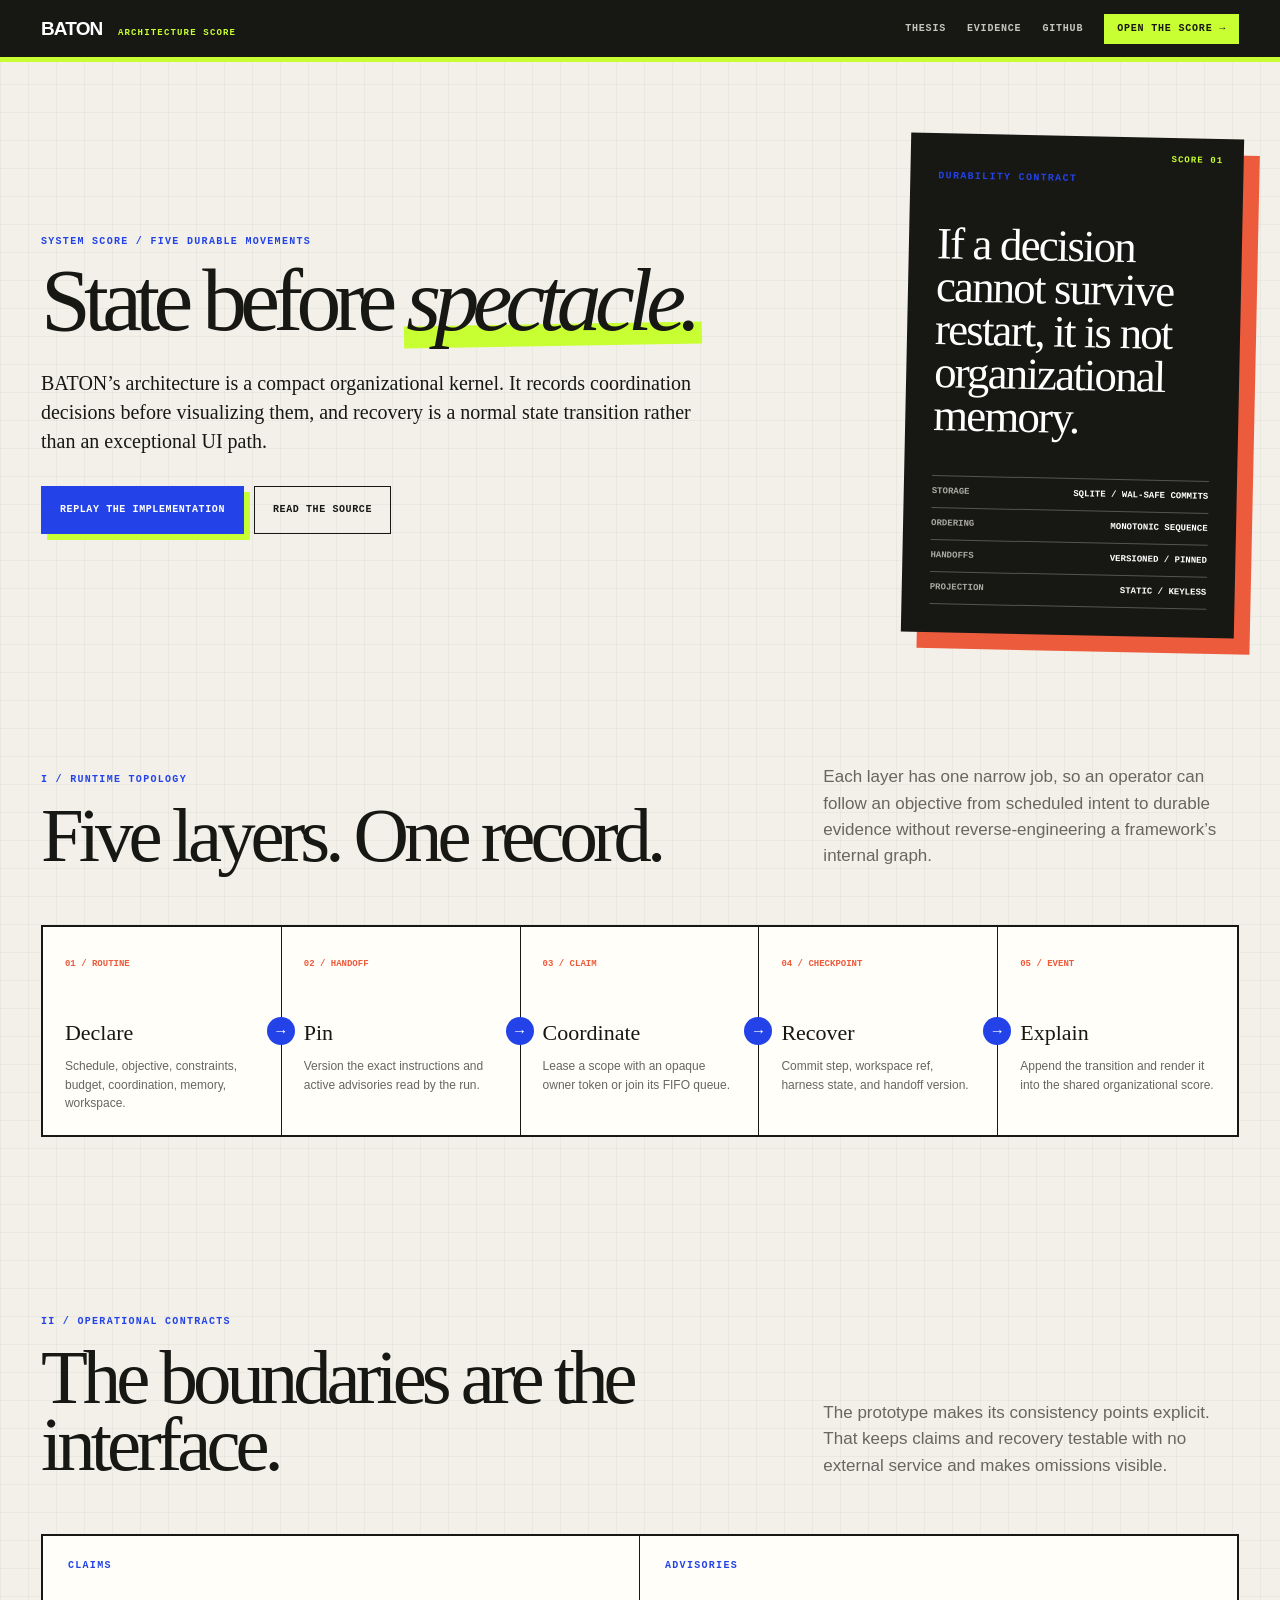
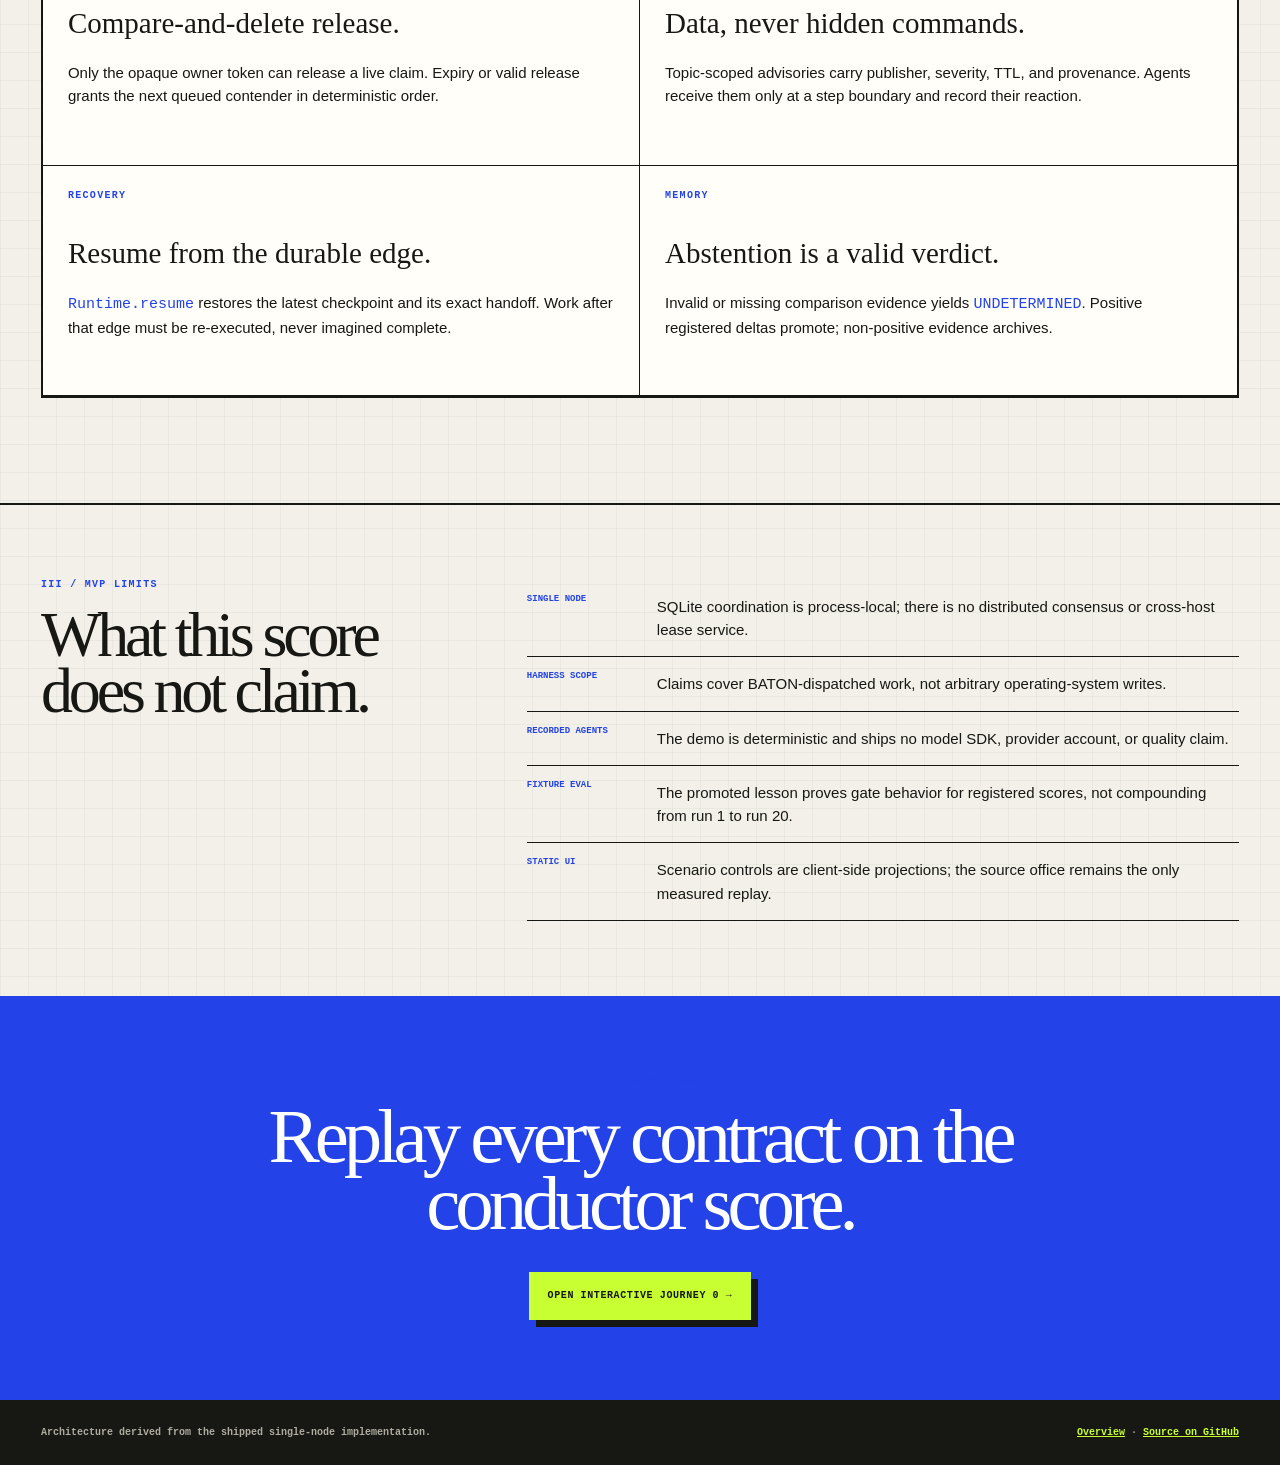
==== docs/architecture/index.html @ 173749a1 "site: launch full interactive product experience" ====
<!doctype html>
<html lang="en"><head><meta charset="utf-8">
<meta name="viewport" content="width=device-width,initial-scale=1">
<meta name="description" content="How BATON makes coordinated agent routines
durable, recoverable, and inspectable.">
<meta name="color-scheme" content="light">
<link rel="stylesheet" href="../assets/site.css">
<title>BATON — architecture and limits</title></head>
<body class="architecture-page"><a class="skip-link" href="#main">
Skip to architecture</a><header class="site-nav">
<a class="brand" href="../">BATON <span>architecture score</span></a>
<nav aria-label="Main navigation"><a href="../#thesis">Thesis</a>
<a href="../#evidence">Evidence</a>
<a href="https://github.com/Aneesh-Pothuru/baton">GitHub</a>
<a class="score-link" href="../demo/">Open the score →</a></nav></header>
<main id="main"><section class="hero"><div><p class="eyebrow">System score /
five durable movements</p><h1>State before <em>spectacle.</em></h1>
<p class="hero-copy">BATON’s architecture is a compact organizational kernel.
It records coordination decisions before visualizing them, and recovery is a
normal state transition rather than an exceptional UI path.</p>
<div class="actions"><a class="button primary" href="../demo/">Replay the
implementation</a><a class="button ghost"
href="https://github.com/Aneesh-Pothuru/baton">Read the source</a></div></div>
<aside class="cover-note"><span class="proof-label">Durability contract</span>
<p class="quote">If a decision cannot survive restart, it is not organizational
memory.</p><ul class="cover-facts"><li><span>Storage</span>
<strong>SQLite / WAL-safe commits</strong></li><li><span>Ordering</span>
<strong>Monotonic sequence</strong></li><li><span>Handoffs</span>
<strong>Versioned / pinned</strong></li><li><span>Projection</span>
<strong>Static / keyless</strong></li></ul></aside></section>
<section class="section"><div class="section-heading"><div>
<p class="section-index">I / Runtime topology</p>
<h2>Five layers. One record.</h2></div><p>Each layer has one narrow job, so an
operator can follow an objective from scheduled intent to durable evidence
without reverse-engineering a framework’s internal graph.</p></div>
<div class="architecture-flow"><article class="architecture-node">
<span>01 / ROUTINE</span><h3>Declare</h3><p>Schedule, objective, constraints,
budget, coordination, memory, workspace.</p></article>
<article class="architecture-node"><span>02 / HANDOFF</span><h3>Pin</h3>
<p>Version the exact instructions and active advisories read by the run.</p>
</article><article class="architecture-node"><span>03 / CLAIM</span>
<h3>Coordinate</h3><p>Lease a scope with an opaque owner token or join its
FIFO queue.</p></article><article class="architecture-node">
<span>04 / CHECKPOINT</span><h3>Recover</h3><p>Commit step, workspace ref,
harness state, and handoff version.</p></article>
<article class="architecture-node"><span>05 / EVENT</span><h3>Explain</h3>
<p>Append the transition and render it into the shared organizational score.</p>
</article></div></section>
<section class="section"><div class="section-heading"><div>
<p class="section-index">II / Operational contracts</p>
<h2>The boundaries are the interface.</h2></div><p>The prototype makes its
consistency points explicit. That keeps claims and recovery testable with no
external service and makes omissions visible.</p></div><div class="detail-grid">
<article class="detail"><p class="section-index">Claims</p>
<h3>Compare-and-delete release.</h3><p>Only the opaque owner token can release
a live claim. Expiry or valid release grants the next queued contender in
deterministic order.</p></article><article class="detail">
<p class="section-index">Advisories</p><h3>Data, never hidden commands.</h3>
<p>Topic-scoped advisories carry publisher, severity, TTL, and provenance.
Agents receive them only at a step boundary and record their reaction.</p>
</article><article class="detail"><p class="section-index">Recovery</p>
<h3>Resume from the durable edge.</h3><p><code>Runtime.resume</code> restores
the latest checkpoint and its exact handoff. Work after that edge must be
re-executed, never imagined complete.</p></article><article class="detail">
<p class="section-index">Memory</p><h3>Abstention is a valid verdict.</h3>
<p>Invalid or missing comparison evidence yields <code>UNDETERMINED</code>.
Positive registered deltas promote; non-positive evidence archives.</p>
</article></div></section>
<section class="boundary"><div><p class="section-index">III / MVP limits</p>
<h2>What this score does not claim.</h2></div><ul class="boundary-list">
<li><strong>Single node</strong><span>SQLite coordination is process-local;
there is no distributed consensus or cross-host lease service.</span></li>
<li><strong>Harness scope</strong><span>Claims cover BATON-dispatched work,
not arbitrary operating-system writes.</span></li>
<li><strong>Recorded agents</strong><span>The demo is deterministic and ships
no model SDK, provider account, or quality claim.</span></li>
<li><strong>Fixture eval</strong><span>The promoted lesson proves gate behavior
for registered scores, not compounding from run 1 to run 20.</span></li>
<li><strong>Static UI</strong><span>Scenario controls are client-side
projections; the source office remains the only measured replay.</span></li>
</ul></section><section class="cta"><p class="section-index">See the state move</p>
<h2>Replay every contract on the conductor score.</h2>
<a class="button" href="../demo/">Open interactive Journey 0 →</a></section>
</main><footer class="site-footer"><span>Architecture derived from the shipped
single-node implementation.</span><span><a href="../">Overview</a> ·
<a href="https://github.com/Aneesh-Pothuru/baton">Source on GitHub</a></span>
</footer></body></html>
---- docs/assets/site.css ----
:root {
  --paper: #f2f0e8;
  --sheet: #fffef8;
  --ink: #171714;
  --muted: #67665f;
  --hair: #c9c5b7;
  --blue: #2343e8;
  --red: #ed5b3d;
  --acid: #c8ff32;
  --mint: #5ed5ab;
}

* {
  box-sizing: border-box;
}

html {
  scroll-behavior: smooth;
}

body {
  margin: 0;
  color: var(--ink);
  background:
    linear-gradient(rgba(23, 23, 20, .035) 1px, transparent 1px),
    linear-gradient(90deg, rgba(23, 23, 20, .035) 1px, transparent 1px),
    var(--paper);
  background-size: 28px 28px;
  font: 15px/1.55 Arial, Helvetica, sans-serif;
}

a {
  color: inherit;
}

a:focus-visible,
summary:focus-visible {
  outline: 3px solid var(--blue);
  outline-offset: 4px;
}

.skip-link {
  position: absolute;
  left: 16px;
  top: -80px;
  z-index: 100;
  padding: 10px 14px;
  color: var(--ink);
  background: var(--acid);
  font: 800 11px/1 ui-monospace, SFMono-Regular, Menlo, monospace;
  text-transform: uppercase;
  text-decoration: none;
}

.skip-link:focus {
  top: 12px;
}

.site-nav {
  min-height: 62px;
  padding: 0 3.2vw;
  display: flex;
  align-items: center;
  justify-content: space-between;
  gap: 28px;
  color: #fff;
  background: var(--ink);
  border-bottom: 5px solid var(--acid);
}

.brand {
  text-decoration: none;
  font-size: 19px;
  font-weight: 900;
  letter-spacing: -.045em;
}

.brand span {
  margin-left: 11px;
  color: var(--acid);
  font: 600 9px/1 ui-monospace, SFMono-Regular, Menlo, monospace;
  letter-spacing: .13em;
  text-transform: uppercase;
}

.site-nav nav {
  display: flex;
  align-items: center;
  gap: 21px;
}

.site-nav nav a {
  color: #c6c6bf;
  text-decoration: none;
  font: 700 10px/1 ui-monospace, SFMono-Regular, Menlo, monospace;
  letter-spacing: .08em;
  text-transform: uppercase;
}

.site-nav nav a:hover {
  color: var(--acid);
}

.site-nav .score-link {
  padding: 10px 13px;
  color: var(--ink);
  background: var(--acid);
}

.hero,
.section,
.evidence,
.architecture,
.boundary {
  max-width: 1500px;
  margin: auto;
  padding-left: 3.2vw;
  padding-right: 3.2vw;
}

.hero {
  min-height: 670px;
  padding-top: 74px;
  padding-bottom: 54px;
  display: grid;
  grid-template-columns: minmax(0, 1.4fr) minmax(320px, .6fr);
  gap: 7vw;
  align-items: center;
}

.eyebrow,
.section-index,
.proof-label {
  margin: 0 0 17px;
  color: var(--blue);
  font: 800 10px/1 ui-monospace, SFMono-Regular, Menlo, monospace;
  letter-spacing: .13em;
  text-transform: uppercase;
}

h1,
h2,
h3,
.quote {
  font-family: Georgia, "Times New Roman", serif;
  font-weight: 400;
}

h1 {
  max-width: 980px;
  margin: 0;
  font-size: clamp(60px, 8.2vw, 128px);
  line-height: .8;
  letter-spacing: -.075em;
}

h1 em {
  position: relative;
  z-index: 0;
}

h1 em::after {
  content: "";
  position: absolute;
  z-index: -1;
  left: -.03em;
  right: -.08em;
  bottom: .04em;
  height: .24em;
  background: var(--acid);
  transform: rotate(-1deg);
}

.hero-copy {
  max-width: 670px;
  margin: 34px 0 0;
  font: 20px/1.45 Georgia, "Times New Roman", serif;
}

.actions {
  margin-top: 30px;
  display: flex;
  gap: 10px;
  flex-wrap: wrap;
}

.button {
  min-height: 48px;
  padding: 0 18px;
  display: inline-flex;
  align-items: center;
  border: 1px solid var(--ink);
  color: #fff;
  background: var(--ink);
  text-decoration: none;
  font: 800 10px/1 ui-monospace, SFMono-Regular, Menlo, monospace;
  letter-spacing: .06em;
  text-transform: uppercase;
}

.button.primary {
  color: #fff;
  background: var(--blue);
  border-color: var(--blue);
  box-shadow: 6px 6px 0 var(--acid);
}

.button.ghost {
  color: var(--ink);
  background: transparent;
}

.button:hover {
  color: var(--ink);
  background: var(--acid);
  border-color: var(--ink);
}

.cover-note {
  position: relative;
  padding: 28px;
  color: #fff;
  background: var(--ink);
  transform: rotate(1.2deg);
  box-shadow: 16px 16px 0 var(--red);
}

.cover-note::before {
  content: "SCORE 01";
  position: absolute;
  right: 20px;
  top: 18px;
  color: var(--acid);
  font: 800 9px/1 ui-monospace, SFMono-Regular, Menlo, monospace;
  letter-spacing: .12em;
}

.cover-note .quote {
  margin: 38px 0 38px;
  font-size: clamp(31px, 3.5vw, 52px);
  line-height: .96;
  letter-spacing: -.04em;
}

.cover-facts {
  margin: 0;
  padding: 0;
  list-style: none;
  border-bottom: 1px solid #55554f;
}

.cover-facts li {
  padding: 11px 0;
  display: flex;
  justify-content: space-between;
  gap: 18px;
  border-top: 1px solid #55554f;
  color: #aaa9a2;
  font: 700 9px/1 ui-monospace, SFMono-Regular, Menlo, monospace;
  text-transform: uppercase;
}

.cover-facts strong {
  color: #fff;
}

.proof-ribbon {
  display: grid;
  grid-template-columns: repeat(4, 1fr);
  border-top: 2px solid var(--ink);
  border-bottom: 2px solid var(--ink);
  background: var(--sheet);
}

.proof {
  min-height: 128px;
  padding: 24px 3.2vw;
  border-right: 1px solid var(--ink);
}

.proof:last-child {
  border-right: 0;
}

.proof strong {
  display: block;
  font: 400 45px/1 Georgia, "Times New Roman", serif;
}

.proof span {
  display: block;
  margin-top: 13px;
  font: 800 9px/1.35 ui-monospace, SFMono-Regular, Menlo, monospace;
  letter-spacing: .08em;
  text-transform: uppercase;
}

.section {
  padding-top: 105px;
  padding-bottom: 105px;
}

.section-heading {
  display: grid;
  grid-template-columns: minmax(0, 1fr) minmax(300px, .6fr);
  gap: 7vw;
  align-items: end;
  margin-bottom: 55px;
}

h2 {
  max-width: 870px;
  margin: 0;
  font-size: clamp(45px, 6vw, 88px);
  line-height: .88;
  letter-spacing: -.065em;
}

.section-heading > p {
  max-width: 520px;
  margin: 0;
  color: var(--muted);
  font-size: 17px;
}

.problem-grid {
  display: grid;
  grid-template-columns: repeat(3, 1fr);
  border: 2px solid var(--ink);
  background: var(--sheet);
}

.problem {
  min-height: 260px;
  padding: 25px;
  border-right: 1px solid var(--ink);
}

.problem:last-child {
  border-right: 0;
}

.problem b {
  color: var(--red);
  font: italic 400 42px/1 Georgia, "Times New Roman", serif;
}

.problem h3 {
  margin: 44px 0 12px;
  font-size: 28px;
  line-height: 1;
  letter-spacing: -.035em;
}

.problem p {
  margin: 0;
  color: var(--muted);
}

.score-preview {
  border: 2px solid var(--ink);
  background: var(--sheet);
  box-shadow: 14px 14px 0 var(--blue);
}

.preview-top {
  padding: 13px 18px;
  display: flex;
  justify-content: space-between;
  gap: 24px;
  color: #fff;
  background: var(--ink);
  font: 700 9px/1 ui-monospace, SFMono-Regular, Menlo, monospace;
  letter-spacing: .08em;
  text-transform: uppercase;
}

.preview-top strong {
  color: var(--acid);
}

.preview-row {
  min-height: 76px;
  display: grid;
  grid-template-columns: 175px 1fr;
  border-bottom: 1px solid var(--hair);
}

.preview-row:last-child {
  border-bottom: 0;
}

.preview-label {
  padding: 19px;
  display: flex;
  flex-direction: column;
  justify-content: center;
  border-right: 1px solid var(--ink);
  font: 800 10px/1.2 ui-monospace, SFMono-Regular, Menlo, monospace;
}

.preview-label small {
  margin-top: 5px;
  color: var(--muted);
  font-size: 8px;
  text-transform: uppercase;
}

.staff {
  position: relative;
  display: flex;
  align-items: center;
  gap: 8.5%;
  padding: 0 5%;
  background:
    repeating-linear-gradient(
      to bottom,
      transparent 0,
      transparent 11px,
      rgba(23, 23, 20, .28) 11px,
      rgba(23, 23, 20, .28) 12px
    );
}

.note {
  position: relative;
  width: 24px;
  height: 24px;
  display: block;
  border: 2px solid var(--ink);
  border-radius: 50%;
  background: var(--ink);
}

.note::after {
  content: "";
  position: absolute;
  left: 17px;
  bottom: 17px;
  width: 2px;
  height: 25px;
  background: var(--ink);
}

.note.claim {
  border-radius: 2px;
  background: var(--blue);
  border-color: var(--blue);
}

.note.warning {
  border-radius: 2px 50% 50%;
  background: var(--red);
  border-color: var(--red);
}

.note.memory {
  border-radius: 50% 2px;
  background: var(--acid);
}

.note.hollow {
  background: var(--sheet);
}

.journey {
  margin-top: 70px;
  display: grid;
  grid-template-columns: repeat(5, 1fr);
  border-top: 5px solid var(--ink);
  border-bottom: 1px solid var(--ink);
}

.act {
  min-height: 220px;
  padding: 21px;
  border-right: 1px solid var(--ink);
}

.act:last-child {
  border-right: 0;
}

.act strong {
  color: var(--blue);
  font: italic 400 36px/1 Georgia, "Times New Roman", serif;
}

.act h3 {
  margin: 46px 0 8px;
  font-size: 23px;
}

.act p {
  margin: 0;
  color: var(--muted);
  font-size: 13px;
}

.evidence-band {
  color: #fff;
  background: var(--ink);
}

.evidence {
  padding-top: 95px;
  padding-bottom: 95px;
}

.evidence .section-index {
  color: var(--acid);
}

.evidence h2 {
  max-width: 930px;
}

.evidence-grid {
  margin-top: 56px;
  display: grid;
  grid-template-columns: repeat(2, 1fr);
  border-top: 1px solid #575750;
}

.evidence-item {
  min-height: 180px;
  padding: 25px 25px 25px 0;
  border-bottom: 1px solid #575750;
}

.evidence-item:nth-child(odd) {
  border-right: 1px solid #575750;
}

.evidence-item:nth-child(even) {
  padding-left: 25px;
}

.evidence-item b {
  color: var(--acid);
  font: 700 9px/1 ui-monospace, SFMono-Regular, Menlo, monospace;
  text-transform: uppercase;
}

.evidence-item h3 {
  margin: 18px 0 8px;
  font-size: 30px;
  line-height: 1;
}

.evidence-item p {
  max-width: 570px;
  margin: 0;
  color: #aaa9a2;
}

.evidence-item a {
  color: var(--acid);
}

.architecture {
  padding-top: 105px;
  padding-bottom: 105px;
}

.architecture-flow {
  margin: 50px 0 0;
  display: grid;
  grid-template-columns: repeat(5, 1fr);
  border: 2px solid var(--ink);
  background: var(--sheet);
}

.architecture-node {
  position: relative;
  min-height: 170px;
  padding: 22px;
  border-right: 1px solid var(--ink);
}

.architecture-node:last-child {
  border-right: 0;
}

.architecture-node::after {
  content: "→";
  position: absolute;
  z-index: 2;
  right: -14px;
  top: 50%;
  width: 28px;
  height: 28px;
  display: grid;
  place-items: center;
  color: #fff;
  background: var(--blue);
  border-radius: 50%;
  transform: translateY(-50%);
}

.architecture-node:last-child::after {
  content: none;
}

.architecture-node span {
  color: var(--red);
  font: 800 9px/1 ui-monospace, SFMono-Regular, Menlo, monospace;
}

.architecture-node h3 {
  margin: 44px 0 7px;
  font-size: 22px;
}

.architecture-node p {
  margin: 0;
  color: var(--muted);
  font-size: 12px;
}

.boundary {
  padding-top: 75px;
  padding-bottom: 75px;
  display: grid;
  grid-template-columns: minmax(0, .7fr) minmax(0, 1.3fr);
  gap: 8vw;
  border-top: 2px solid var(--ink);
}

.boundary h2 {
  font-size: clamp(40px, 5vw, 68px);
}

.boundary-list {
  margin: 0;
  padding: 0;
  list-style: none;
}

.boundary-list li {
  padding: 15px 0;
  display: grid;
  grid-template-columns: 110px 1fr;
  gap: 20px;
  border-bottom: 1px solid var(--ink);
}

.boundary-list strong {
  color: var(--blue);
  font: 800 9px/1 ui-monospace, SFMono-Regular, Menlo, monospace;
  text-transform: uppercase;
}

.cta {
  padding: 80px 3.2vw;
  color: #fff;
  background: var(--blue);
  text-align: center;
}

.cta h2 {
  max-width: 1000px;
  margin: auto;
}

.cta .button {
  margin-top: 34px;
  color: var(--ink);
  background: var(--acid);
  border-color: var(--acid);
  box-shadow: 7px 7px 0 var(--ink);
}

.site-footer {
  padding: 25px 3.2vw;
  display: flex;
  justify-content: space-between;
  gap: 30px;
  color: #aead9f;
  background: var(--ink);
  font: 600 10px/1.5 ui-monospace, SFMono-Regular, Menlo, monospace;
}

.site-footer a {
  color: var(--acid);
}

.architecture-page .hero {
  min-height: 520px;
}

.architecture-page .hero h1 {
  font-size: clamp(55px, 7vw, 105px);
}

.architecture-page .section {
  padding-top: 75px;
}

.detail-grid {
  display: grid;
  grid-template-columns: repeat(2, 1fr);
  border: 2px solid var(--ink);
  background: var(--sheet);
}

.detail {
  min-height: 230px;
  padding: 25px;
  border-right: 1px solid var(--ink);
  border-bottom: 1px solid var(--ink);
}

.detail:nth-child(even) {
  border-right: 0;
}

.detail h3 {
  margin: 30px 0 10px;
  font-size: 29px;
}

.detail code {
  color: var(--blue);
}

@media (max-width: 960px) {
  .hero,
  .section-heading,
  .boundary {
    grid-template-columns: 1fr;
  }

  .hero {
    gap: 60px;
  }

  .cover-note {
    max-width: 580px;
  }

  .problem-grid,
  .architecture-flow {
    grid-template-columns: 1fr;
  }

  .problem,
  .architecture-node {
    min-height: 0;
    border-right: 0;
    border-bottom: 1px solid var(--ink);
  }

  .architecture-node::after {
    content: "↓";
    right: 25px;
    top: auto;
    bottom: -14px;
    transform: none;
  }

  .journey {
    grid-template-columns: 1fr 1fr;
  }

  .act:nth-child(even) {
    border-right: 0;
  }

  .act:last-child {
    grid-column: 1 / -1;
  }
}

@media (max-width: 700px) {
  .site-nav {
    padding: 15px 18px;
    align-items: flex-start;
  }

  .brand span,
  .site-nav nav a:not(.score-link) {
    display: none;
  }

  .hero,
  .section,
  .evidence,
  .architecture,
  .boundary {
    padding-left: 18px;
    padding-right: 18px;
  }

  .hero {
    min-height: 0;
    padding-top: 50px;
  }

  h1 {
    font-size: 61px;
  }

  .proof-ribbon,
  .evidence-grid,
  .detail-grid {
    grid-template-columns: 1fr;
  }

  .proof {
    border-right: 0;
    border-bottom: 1px solid var(--ink);
  }

  .evidence-item:nth-child(odd) {
    border-right: 0;
  }

  .evidence-item:nth-child(even) {
    padding-left: 0;
  }

  .preview-row {
    grid-template-columns: 120px 1fr;
  }

  .journey {
    grid-template-columns: 1fr;
  }

  .act {
    min-height: 0;
    border-right: 0;
    border-bottom: 1px solid var(--ink);
  }

  .act:last-child {
    grid-column: auto;
  }

  .detail {
    min-height: 0;
    border-right: 0;
  }

  .boundary-list li {
    grid-template-columns: 1fr;
    gap: 8px;
  }

  .site-footer {
    flex-direction: column;
    padding: 22px 18px;
  }
}

@media (prefers-reduced-motion: reduce) {
  html {
    scroll-behavior: auto;
  }
}
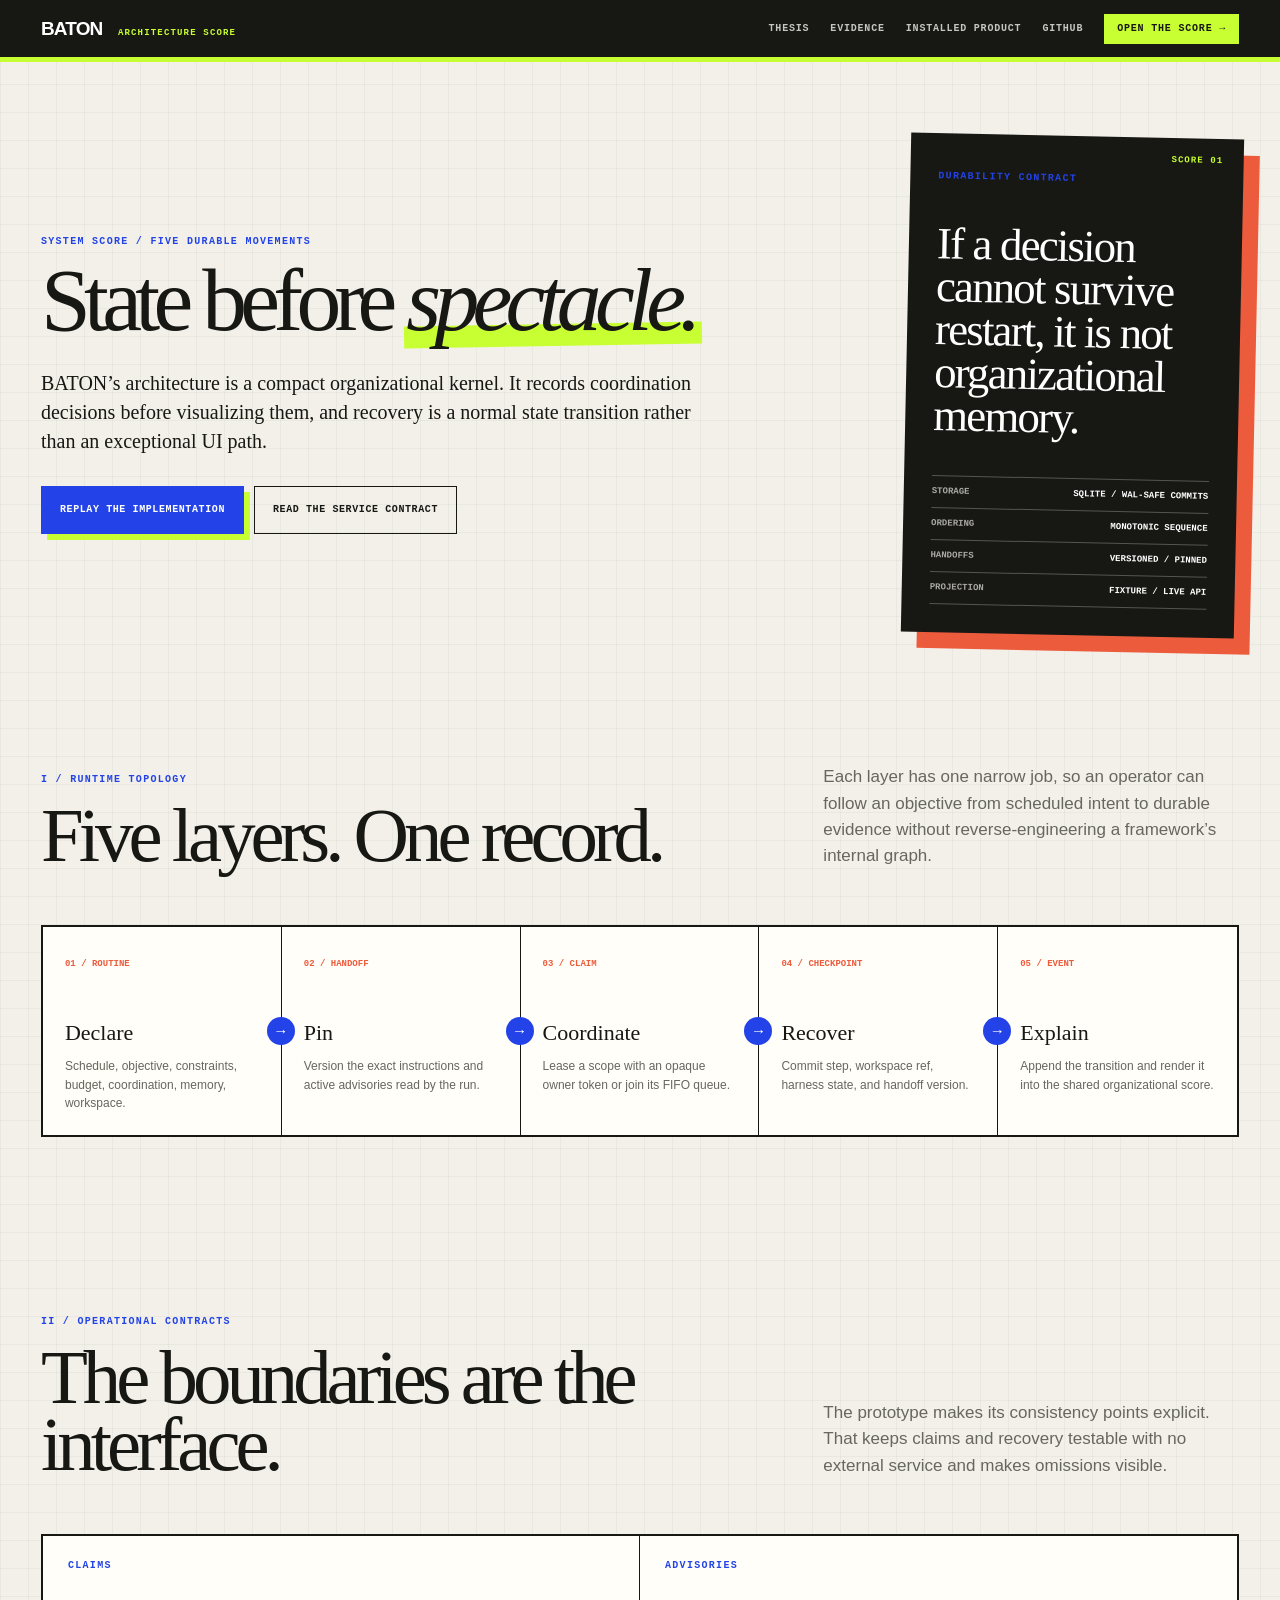
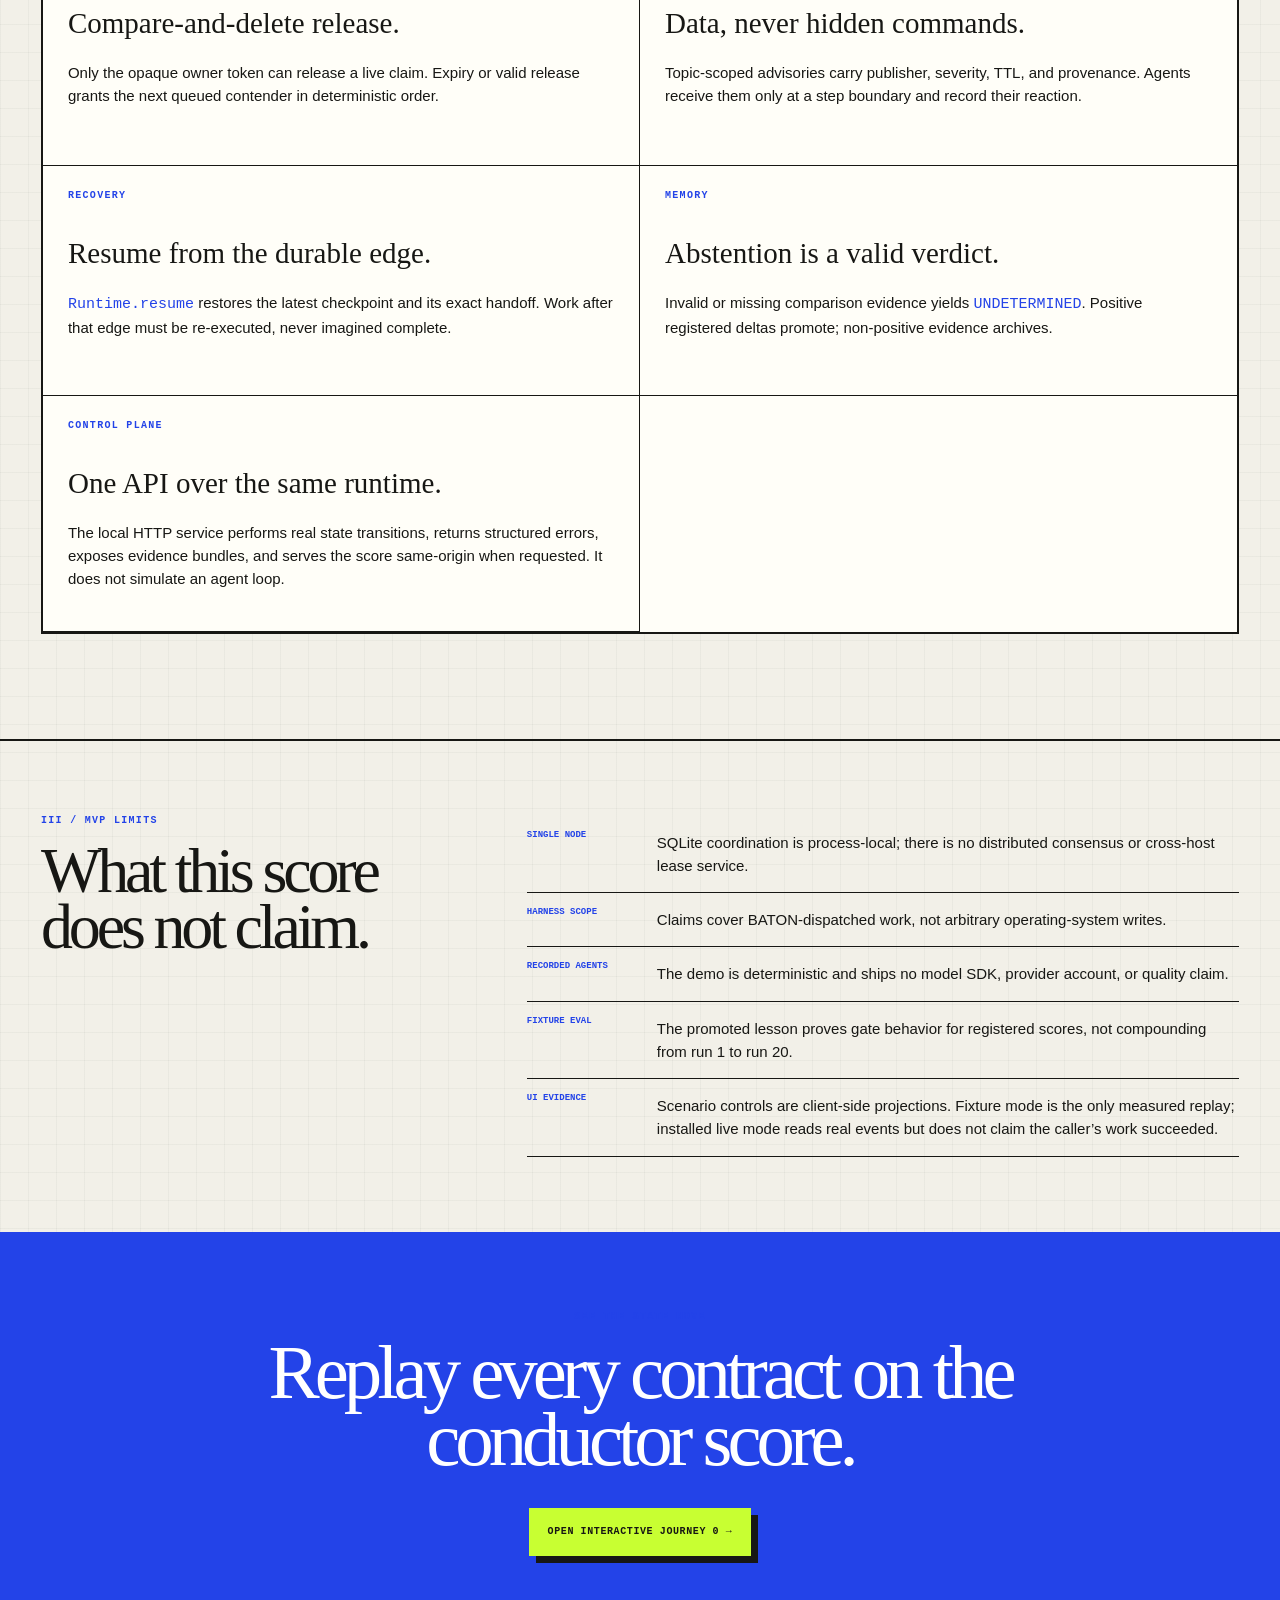
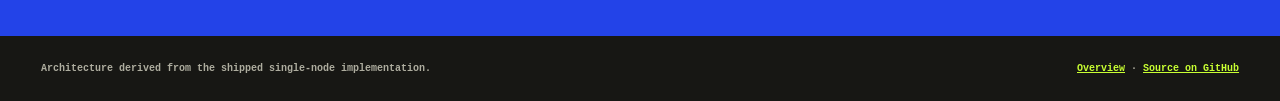
==== commit d8934bf1: "Build durable routine control plane and live score" ====
--- a/docs/architecture/index.html
+++ b/docs/architecture/index.html
@@ -11,6 +11,7 @@
 <a class="brand" href="../">BATON <span>architecture score</span></a>
 <nav aria-label="Main navigation"><a href="../#thesis">Thesis</a>
 <a href="../#evidence">Evidence</a>
+<a href="../#installed">Installed product</a>
 <a href="https://github.com/Aneesh-Pothuru/baton">GitHub</a>
 <a class="score-link" href="../demo/">Open the score →</a></nav></header>
 <main id="main"><section class="hero"><div><p class="eyebrow">System score /
@@ -20,14 +21,15 @@
 normal state transition rather than an exceptional UI path.</p>
 <div class="actions"><a class="button primary" href="../demo/">Replay the
 implementation</a><a class="button ghost"
-href="https://github.com/Aneesh-Pothuru/baton">Read the source</a></div></div>
+href="https://github.com/Aneesh-Pothuru/baton/blob/main/docs/API.md">
+Read the service contract</a></div></div>
 <aside class="cover-note"><span class="proof-label">Durability contract</span>
 <p class="quote">If a decision cannot survive restart, it is not organizational
 memory.</p><ul class="cover-facts"><li><span>Storage</span>
 <strong>SQLite / WAL-safe commits</strong></li><li><span>Ordering</span>
 <strong>Monotonic sequence</strong></li><li><span>Handoffs</span>
 <strong>Versioned / pinned</strong></li><li><span>Projection</span>
-<strong>Static / keyless</strong></li></ul></aside></section>
+<strong>Fixture / live API</strong></li></ul></aside></section>
 <section class="section"><div class="section-heading"><div>
 <p class="section-index">I / Runtime topology</p>
 <h2>Five layers. One record.</h2></div><p>Each layer has one narrow job, so an
@@ -65,6 +67,11 @@
 <p class="section-index">Memory</p><h3>Abstention is a valid verdict.</h3>
 <p>Invalid or missing comparison evidence yields <code>UNDETERMINED</code>.
 Positive registered deltas promote; non-positive evidence archives.</p>
+</article><article class="detail"><p class="section-index">Control plane</p>
+<h3>One API over the same runtime.</h3><p>The local HTTP service performs real
+state transitions, returns structured errors, exposes evidence bundles, and
+serves the score same-origin when requested. It does not simulate an agent
+loop.</p>
 </article></div></section>
 <section class="boundary"><div><p class="section-index">III / MVP limits</p>
 <h2>What this score does not claim.</h2></div><ul class="boundary-list">
@@ -76,8 +83,9 @@
 no model SDK, provider account, or quality claim.</span></li>
 <li><strong>Fixture eval</strong><span>The promoted lesson proves gate behavior
 for registered scores, not compounding from run 1 to run 20.</span></li>
-<li><strong>Static UI</strong><span>Scenario controls are client-side
-projections; the source office remains the only measured replay.</span></li>
+<li><strong>UI evidence</strong><span>Scenario controls are client-side
+projections. Fixture mode is the only measured replay; installed live mode
+reads real events but does not claim the caller’s work succeeded.</span></li>
 </ul></section><section class="cta"><p class="section-index">See the state move</p>
 <h2>Replay every contract on the conductor score.</h2>
 <a class="button" href="../demo/">Open interactive Journey 0 →</a></section>
